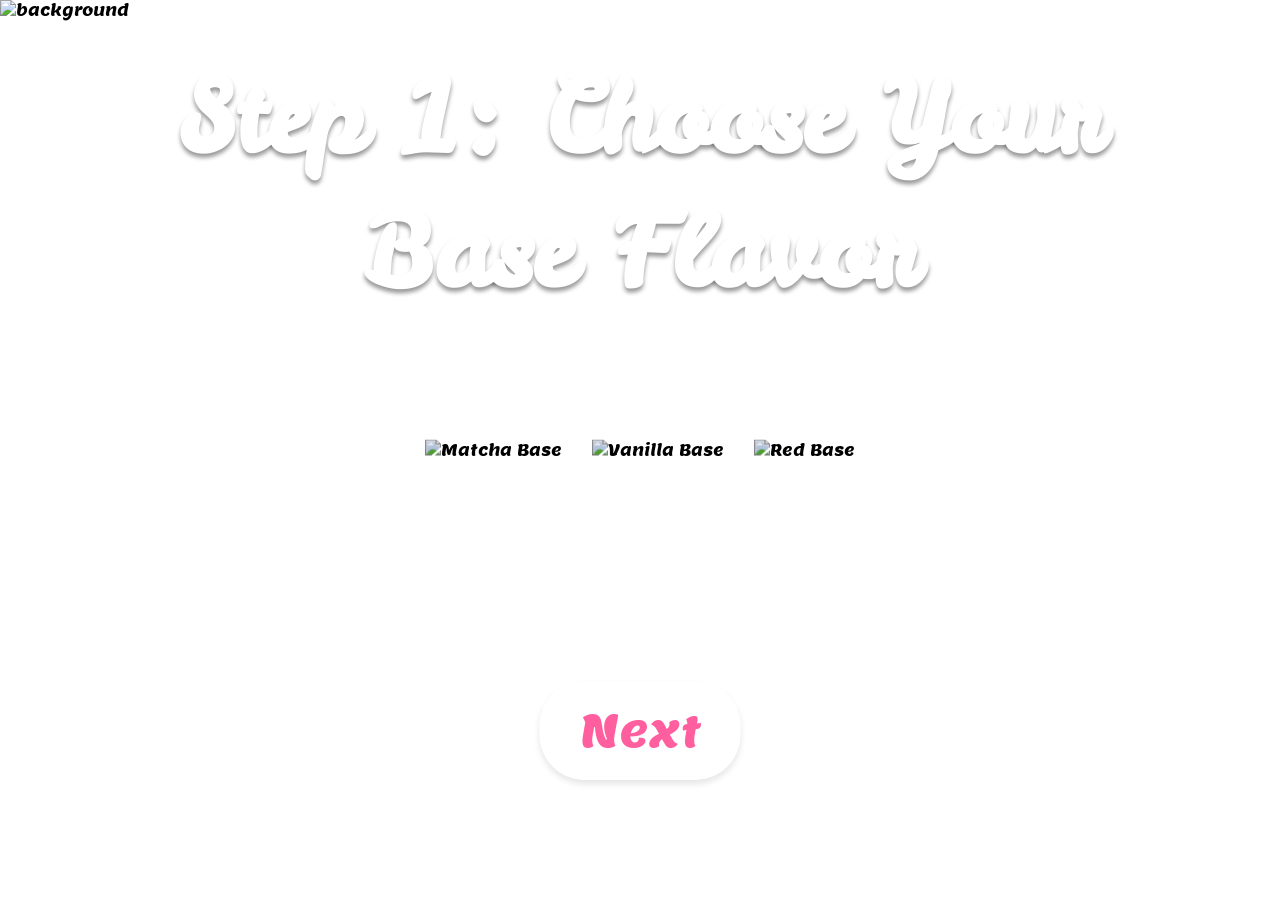
==== index.html @ 6522c634 "Add files via upload" ====
<!DOCTYPE html>
<html lang="en">
<head>
    <meta charset="UTF-8">
    <meta name="viewport" content="width=device-width, initial-scale=1.0">
    <title>Cake Customization</title>
    <link rel="stylesheet" href="styles.css">
    <link href="https://fonts.googleapis.com/css2?family=Leckerli+One&family=Lemon&display=swap" rel="stylesheet">
</head>
<body>
    <!-- Screen 1: Choose Base Flavor -->
    <div id="screen1" class="screen active" data-screen="1">
        <img src="https://www.figma.com/api/mcp/asset/80ddc3f3-08e5-4c5e-a956-50a1e73bef0d" class="background" alt="background">
        <h1 class="step-title">Step 1: Choose Your Base Flavor</h1>
        
        <div class="base-options">
            <div class="base-item" onclick="selectBase('matcha')" data-base="matcha">
                <img src="https://www.figma.com/api/mcp/asset/f229291e-9a84-4f0e-9ad1-552e5820b78c" alt="Matcha Base">
            </div>
            <div class="base-item" onclick="selectBase('vanilla')" data-base="vanilla">
                <img src="https://www.figma.com/api/mcp/asset/73586ded-d9d8-434e-a216-5ac98450f012" alt="Vanilla Base">
            </div>
            <div class="base-item" onclick="selectBase('red')" data-base="red">
                <img src="https://www.figma.com/api/mcp/asset/64eaa625-a97b-4515-b28d-9b493057049e" alt="Red Base">
            </div>
        </div>
        
        <button class="next-button" onclick="nextScreen(2)">Next</button>
    </div>

    <!-- Screen 2: Choose Frosting Color -->
    <div id="screen2" class="screen" data-screen="2">
        <img src="https://www.figma.com/api/mcp/asset/12a6423b-ea94-4337-b927-be9d25c5d4fe" class="background" alt="background">
        <h1 class="step-title">Step 2: Choose Frosting Color</h1>
        
        <div class="frosting-options">
            <div class="frosting-item" onclick="selectFrosting('white')" data-frosting="white">
                <img src="https://www.figma.com/api/mcp/asset/72393f20-5534-401e-8e61-e7b46a73e2e2" alt="White Frosting">
            </div>
            <div class="frosting-item" onclick="selectFrosting('pink')" data-frosting="pink">
                <img src="https://www.figma.com/api/mcp/asset/748e3467-1728-4cc1-b6b0-879417843375" alt="Pink Frosting">
            </div>
            <div class="frosting-item" onclick="selectFrosting('brown')" data-frosting="brown">
                <img src="https://www.figma.com/api/mcp/asset/8df9f123-6ed6-4e7f-8d44-f648956332d9" alt="Brown Frosting">
            </div>
            <div class="frosting-item" onclick="selectFrosting('purple')" data-frosting="purple">
                <img src="https://www.figma.com/api/mcp/asset/0ed839de-9388-4960-8cfa-69e6da22f69f" alt="Purple Frosting">
            </div>
            <div class="frosting-item" onclick="selectFrosting('yellow')" data-frosting="yellow">
                <img src="https://www.figma.com/api/mcp/asset/ba283fc0-4cc4-4187-bbc5-8a852db282fe" alt="Yellow Frosting">
            </div>
        </div>
        
        <button class="next-button" onclick="nextScreen(3)">Next</button>
    </div>

    <!-- Screen 3: Place Strawberry -->
    <div id="screen3" class="screen" data-screen="3">
        <img src="https://www.figma.com/api/mcp/asset/c9cf26c2-d4fd-4eec-94f8-53f8e6e52be4" class="background" alt="background">
        <h1 class="step-title step3-title">Step 3: Place Your Strawberry On Top!</h1>
        
        <div class="strawberry-container">
            <img src="https://www.figma.com/api/mcp/asset/19d2de6f-016f-487b-a57c-8d9ddef576d8" class="hand-cursor" alt="Hand">
            <img src="https://www.figma.com/api/mcp/asset/60c52e39-874f-48df-abaa-4af3aa446d2a" class="strawberry draggable" id="strawberry" alt="Strawberry" draggable="true">
        </div>
        
        <button class="next-button" onclick="nextScreen(4)">Next</button>
    </div>

    <!-- Screen 4: Final Result -->
    <div id="screen4" class="screen" data-screen="4">
        <img src="https://www.figma.com/api/mcp/asset/b38c4b1d-5904-4907-86df-512ee8e10d56" class="background" alt="background">
        <h1 class="step-title final-title">Your Cake is Ready!</h1>
        
        <div class="cake-display">
            <div id="finalCake" class="final-cake-container">
                <!-- Final cake will be rendered here -->
            </div>
        </div>
        
        <button class="next-button" onclick="restartApp()">Start Over</button>
    </div>

    <script src="app.js"></script>
</body>
</html>
---- styles.css ----
/* Reset and Base Styles */
* {
    margin: 0;
    padding: 0;
    box-sizing: border-box;
}

body {
    font-family: 'Lemon', sans-serif;
    overflow: hidden;
    background-color: white;
    width: 100vw;
    height: 100vh;
}

/* Screen Management */
.screen {
    position: fixed;
    top: 0;
    left: 0;
    width: 100vw;
    height: 100vh;
    display: none;
    overflow: hidden;
}

.screen.active {
    display: block;
}

.background {
    position: absolute;
    top: 0;
    left: 0;
    width: 100%;
    height: 100%;
    object-fit: cover;
    z-index: -1;
}

/* Typography */
.step-title {
    position: absolute;
    top: 50px;
    left: 50%;
    transform: translateX(-50%);
    font-family: 'Leckerli One', cursive;
    font-size: 100px;
    color: white;
    text-align: center;
    text-shadow: 0px 4px 4px rgba(0, 0, 0, 0.4);
    white-space: pre-wrap;
    width: 90%;
    max-width: 1449px;
    z-index: 10;
}

.step3-title {
    top: 470px;
}

.final-title {
    top: 700px;
}

/* Next Button */
.next-button {
    position: absolute;
    bottom: 120px;
    left: 50%;
    transform: translateX(-50%);
    background-color: white;
    color: #ff5f9f;
    font-family: 'Lemon', sans-serif;
    font-size: 45px;
    padding: 20px 40px;
    border: none;
    border-radius: 45px;
    cursor: pointer;
    z-index: 100;
    transition: all 0.3s ease;
    box-shadow: 0 4px 6px rgba(0, 0, 0, 0.1);
}

.next-button:hover {
    transform: translateX(-50%) scale(1.05);
    box-shadow: 0 6px 12px rgba(0, 0, 0, 0.2);
}

.next-button:active {
    transform: translateX(-50%) scale(0.98);
}

/* Screen 1: Base Flavor Selection */
.base-options {
    position: absolute;
    top: 50%;
    left: 50%;
    transform: translate(-50%, -50%);
    display: flex;
    justify-content: center;
    align-items: center;
    gap: 30px;
    width: 90%;
    max-width: 1600px;
}

.base-item {
    cursor: pointer;
    transition: all 0.3s ease;
    filter: brightness(0.9);
}

.base-item:hover {
    transform: scale(1.1);
    filter: brightness(1.1);
}

.base-item.selected {
    transform: scale(1.15);
    filter: brightness(1.2) drop-shadow(0 0 20px rgba(255, 255, 255, 0.8));
}

.base-item img {
    width: 100%;
    height: auto;
    max-width: 500px;
    object-fit: contain;
}

/* Screen 2: Frosting Selection */
.frosting-options {
    position: absolute;
    top: 50%;
    left: 50%;
    transform: translate(-50%, -50%);
    display: flex;
    justify-content: center;
    align-items: center;
    flex-wrap: wrap;
    gap: 20px;
    width: 90%;
    max-width: 1600px;
}

.frosting-item {
    cursor: pointer;
    transition: all 0.3s ease;
    filter: brightness(0.9);
}

.frosting-item:hover {
    transform: scale(1.1);
    filter: brightness(1.1);
}

.frosting-item.selected {
    transform: scale(1.15);
    filter: brightness(1.2) drop-shadow(0 0 20px rgba(255, 255, 255, 0.8));
}

.frosting-item img {
    width: 100%;
    height: auto;
    max-width: 400px;
    object-fit: contain;
}

/* Screen 3: Strawberry Placement */
.strawberry-container {
    position: absolute;
    top: 50%;
    left: 50%;
    transform: translate(-50%, -50%);
    width: 600px;
    height: 500px;
}

.strawberry {
    position: absolute;
    top: 50%;
    left: 50%;
    transform: translate(-50%, -50%) rotate(334deg);
    width: 257px;
    height: 257px;
    cursor: grab;
    transition: transform 0.1s ease;
    z-index: 20;
}

.strawberry:active {
    cursor: grabbing;
}

.hand-cursor {
    position: absolute;
    top: 0;
    right: 0;
    width: 445px;
    height: 291px;
    pointer-events: none;
    z-index: 10;
}

/* Screen 4: Final Cake Display */
.cake-display {
    position: absolute;
    top: 50%;
    left: 50%;
    transform: translate(-50%, -50%);
    width: 671px;
    height: 651px;
    background-color: white;
    display: flex;
    justify-content: center;
    align-items: center;
    padding: 40px;
}

.final-cake-container {
    position: relative;
    width: 100%;
    height: 100%;
    display: flex;
    flex-direction: column;
    justify-content: center;
    align-items: center;
}

.final-cake-base {
    width: 400px;
    height: auto;
    margin-bottom: -150px;
    z-index: 1;
}

.final-cake-frosting {
    width: 350px;
    height: auto;
    margin-bottom: -100px;
    z-index: 2;
}

.final-cake-strawberry {
    width: 150px;
    height: auto;
    z-index: 3;
    animation: float 2s ease-in-out infinite;
}

@keyframes float {
    0%, 100% {
        transform: translateY(0px);
    }
    50% {
        transform: translateY(-10px);
    }
}

/* Responsive Design */
@media (max-width: 1200px) {
    .step-title {
        font-size: 70px;
    }
    
    .next-button {
        font-size: 35px;
    }
    
    .base-item img,
    .frosting-item img {
        max-width: 300px;
    }
}

@media (max-width: 768px) {
    .step-title {
        font-size: 50px;
    }
    
    .next-button {
        font-size: 28px;
        padding: 15px 30px;
    }
    
    .base-options,
    .frosting-options {
        flex-direction: column;
    }
    
    .base-item img,
    .frosting-item img {
        max-width: 250px;
    }
    
    .strawberry-container {
        width: 400px;
        height: 400px;
    }
    
    .cake-display {
        width: 90%;
        height: 70%;
    }
}

/* Loading Animation */
.fade-in {
    animation: fadeIn 0.5s ease-in;
}

@keyframes fadeIn {
    from {
        opacity: 0;
    }
    to {
        opacity: 1;
    }
}

.slide-in {
    animation: slideIn 0.5s ease-out;
}

@keyframes slideIn {
    from {
        transform: translateX(100%);
    }
    to {
        transform: translateX(0);
    }
}
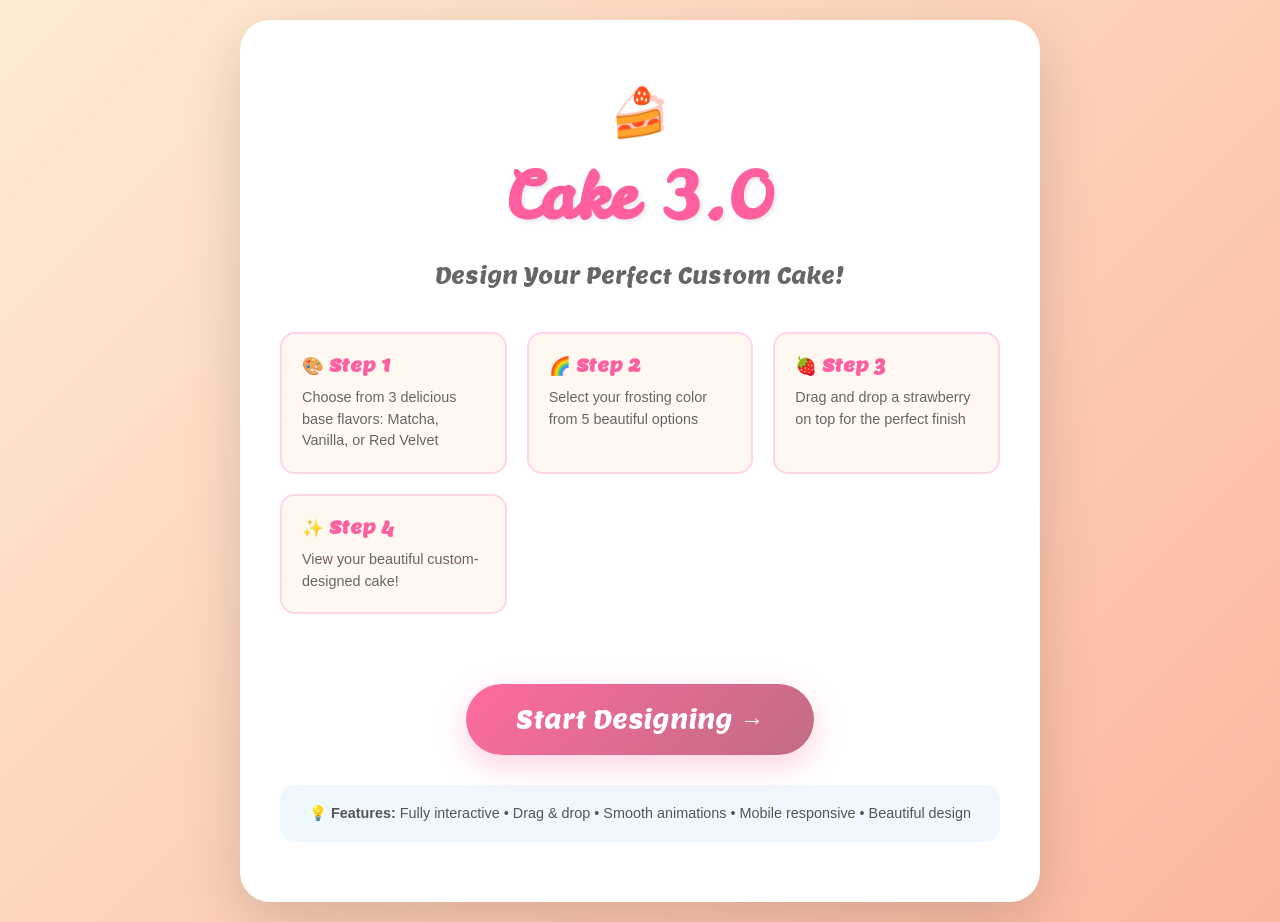
==== commit 1e1740c1: "Fix GitHub Pages blank page issue with new landing page Critical Fixes: - Replaced index.html with a" ====
--- a/index.html
+++ b/index.html
@@ -3,84 +3,195 @@
 <head>
     <meta charset="UTF-8">
     <meta name="viewport" content="width=device-width, initial-scale=1.0">
-    <title>Cake Customization</title>
-    <link rel="stylesheet" href="styles.css">
+    <title>Cake 3.0 - Custom Cake Designer</title>
     <link href="https://fonts.googleapis.com/css2?family=Leckerli+One&family=Lemon&display=swap" rel="stylesheet">
+    <style>
+        * {
+            margin: 0;
+            padding: 0;
+            box-sizing: border-box;
+        }
+
+        body {
+            font-family: 'Lemon', cursive;
+            background: linear-gradient(135deg, #ffecd2 0%, #fcb69f 100%);
+            min-height: 100vh;
+            display: flex;
+            flex-direction: column;
+            justify-content: center;
+            align-items: center;
+            padding: 20px;
+            overflow-x: hidden;
+        }
+
+        .container {
+            background: white;
+            border-radius: 30px;
+            padding: 60px 40px;
+            max-width: 800px;
+            width: 100%;
+            box-shadow: 0 20px 60px rgba(0, 0, 0, 0.15);
+            text-align: center;
+            animation: fadeIn 0.8s ease-out;
+        }
+
+        @keyframes fadeIn {
+            from {
+                opacity: 0;
+                transform: translateY(30px);
+            }
+            to {
+                opacity: 1;
+                transform: translateY(0);
+            }
+        }
+
+        h1 {
+            font-family: 'Leckerli One', cursive;
+            font-size: 4rem;
+            color: #ff5f9f;
+            margin-bottom: 20px;
+            text-shadow: 2px 2px 4px rgba(0, 0, 0, 0.1);
+        }
+
+        .subtitle {
+            font-size: 1.3rem;
+            color: #666;
+            margin-bottom: 40px;
+            line-height: 1.6;
+        }
+
+        .features {
+            display: grid;
+            grid-template-columns: repeat(auto-fit, minmax(200px, 1fr));
+            gap: 20px;
+            margin: 40px 0;
+            text-align: left;
+        }
+
+        .feature {
+            background: #fff8f0;
+            padding: 20px;
+            border-radius: 15px;
+            border: 2px solid #ffd6e7;
+        }
+
+        .feature h3 {
+            color: #ff5f9f;
+            margin-bottom: 10px;
+            font-size: 1.1rem;
+        }
+
+        .feature p {
+            color: #666;
+            font-size: 0.9rem;
+            font-family: Arial, sans-serif;
+            line-height: 1.5;
+        }
+
+        .cta-button {
+            display: inline-block;
+            background: linear-gradient(135deg, #ff6b9d 0%, #c06c84 100%);
+            color: white;
+            padding: 20px 50px;
+            font-size: 1.5rem;
+            border-radius: 50px;
+            text-decoration: none;
+            margin-top: 30px;
+            transition: all 0.3s ease;
+            box-shadow: 0 10px 30px rgba(255, 107, 157, 0.3);
+            font-family: 'Lemon', cursive;
+        }
+
+        .cta-button:hover {
+            transform: translateY(-3px);
+            box-shadow: 0 15px 40px rgba(255, 107, 157, 0.4);
+        }
+
+        .cta-button:active {
+            transform: translateY(-1px);
+        }
+
+        .emoji {
+            font-size: 3rem;
+            margin-bottom: 10px;
+            display: block;
+        }
+
+        .info {
+            margin-top: 30px;
+            padding: 20px;
+            background: #f0f8ff;
+            border-radius: 15px;
+            font-family: Arial, sans-serif;
+            color: #555;
+            font-size: 0.9rem;
+        }
+
+        @media (max-width: 768px) {
+            h1 {
+                font-size: 2.5rem;
+            }
+
+            .subtitle {
+                font-size: 1.1rem;
+            }
+
+            .container {
+                padding: 40px 25px;
+            }
+
+            .cta-button {
+                padding: 15px 35px;
+                font-size: 1.2rem;
+            }
+
+            .features {
+                grid-template-columns: 1fr;
+            }
+        }
+    </style>
 </head>
 <body>
-    <!-- Screen 1: Choose Base Flavor -->
-    <div id="screen1" class="screen active" data-screen="1">
-        <img src="https://www.figma.com/api/mcp/asset/80ddc3f3-08e5-4c5e-a956-50a1e73bef0d" class="background" alt="background">
-        <h1 class="step-title">Step 1: Choose Your Base Flavor</h1>
-        
-        <div class="base-options">
-            <div class="base-item" onclick="selectBase('matcha')" data-base="matcha">
-                <img src="https://www.figma.com/api/mcp/asset/f229291e-9a84-4f0e-9ad1-552e5820b78c" alt="Matcha Base">
+    <div class="container">
+        <span class="emoji">🍰</span>
+        <h1>Cake 3.0</h1>
+        <p class="subtitle">Design Your Perfect Custom Cake!</p>
+
+        <div class="features">
+            <div class="feature">
+                <h3>🎨 Step 1</h3>
+                <p>Choose from 3 delicious base flavors: Matcha, Vanilla, or Red Velvet</p>
             </div>
-            <div class="base-item" onclick="selectBase('vanilla')" data-base="vanilla">
-                <img src="https://www.figma.com/api/mcp/asset/73586ded-d9d8-434e-a216-5ac98450f012" alt="Vanilla Base">
+            <div class="feature">
+                <h3>🌈 Step 2</h3>
+                <p>Select your frosting color from 5 beautiful options</p>
             </div>
-            <div class="base-item" onclick="selectBase('red')" data-base="red">
-                <img src="https://www.figma.com/api/mcp/asset/64eaa625-a97b-4515-b28d-9b493057049e" alt="Red Base">
+            <div class="feature">
+                <h3>🍓 Step 3</h3>
+                <p>Drag and drop a strawberry on top for the perfect finish</p>
+            </div>
+            <div class="feature">
+                <h3>✨ Step 4</h3>
+                <p>View your beautiful custom-designed cake!</p>
             </div>
         </div>
-        
-        <button class="next-button" onclick="nextScreen(2)">Next</button>
+
+        <a href="app.html" class="cta-button">Start Designing →</a>
+
+        <div class="info">
+            <strong>💡 Features:</strong> Fully interactive • Drag & drop • Smooth animations • Mobile responsive • Beautiful design
+        </div>
     </div>
 
-    <!-- Screen 2: Choose Frosting Color -->
-    <div id="screen2" class="screen" data-screen="2">
-        <img src="https://www.figma.com/api/mcp/asset/12a6423b-ea94-4337-b927-be9d25c5d4fe" class="background" alt="background">
-        <h1 class="step-title">Step 2: Choose Frosting Color</h1>
-        
-        <div class="frosting-options">
-            <div class="frosting-item" onclick="selectFrosting('white')" data-frosting="white">
-                <img src="https://www.figma.com/api/mcp/asset/72393f20-5534-401e-8e61-e7b46a73e2e2" alt="White Frosting">
-            </div>
-            <div class="frosting-item" onclick="selectFrosting('pink')" data-frosting="pink">
-                <img src="https://www.figma.com/api/mcp/asset/748e3467-1728-4cc1-b6b0-879417843375" alt="Pink Frosting">
-            </div>
-            <div class="frosting-item" onclick="selectFrosting('brown')" data-frosting="brown">
-                <img src="https://www.figma.com/api/mcp/asset/8df9f123-6ed6-4e7f-8d44-f648956332d9" alt="Brown Frosting">
-            </div>
-            <div class="frosting-item" onclick="selectFrosting('purple')" data-frosting="purple">
-                <img src="https://www.figma.com/api/mcp/asset/0ed839de-9388-4960-8cfa-69e6da22f69f" alt="Purple Frosting">
-            </div>
-            <div class="frosting-item" onclick="selectFrosting('yellow')" data-frosting="yellow">
-                <img src="https://www.figma.com/api/mcp/asset/ba283fc0-4cc4-4187-bbc5-8a852db282fe" alt="Yellow Frosting">
-            </div>
-        </div>
-        
-        <button class="next-button" onclick="nextScreen(3)">Next</button>
-    </div>
-
-    <!-- Screen 3: Place Strawberry -->
-    <div id="screen3" class="screen" data-screen="3">
-        <img src="https://www.figma.com/api/mcp/asset/c9cf26c2-d4fd-4eec-94f8-53f8e6e52be4" class="background" alt="background">
-        <h1 class="step-title step3-title">Step 3: Place Your Strawberry On Top!</h1>
-        
-        <div class="strawberry-container">
-            <img src="https://www.figma.com/api/mcp/asset/19d2de6f-016f-487b-a57c-8d9ddef576d8" class="hand-cursor" alt="Hand">
-            <img src="https://www.figma.com/api/mcp/asset/60c52e39-874f-48df-abaa-4af3aa446d2a" class="strawberry draggable" id="strawberry" alt="Strawberry" draggable="true">
-        </div>
-        
-        <button class="next-button" onclick="nextScreen(4)">Next</button>
-    </div>
-
-    <!-- Screen 4: Final Result -->
-    <div id="screen4" class="screen" data-screen="4">
-        <img src="https://www.figma.com/api/mcp/asset/b38c4b1d-5904-4907-86df-512ee8e10d56" class="background" alt="background">
-        <h1 class="step-title final-title">Your Cake is Ready!</h1>
-        
-        <div class="cake-display">
-            <div id="finalCake" class="final-cake-container">
-                <!-- Final cake will be rendered here -->
-            </div>
-        </div>
-        
-        <button class="next-button" onclick="restartApp()">Start Over</button>
-    </div>
-
-    <script src="app.js"></script>
+    <script>
+        // Preload the app for faster loading
+        setTimeout(() => {
+            const link = document.createElement('link');
+            link.rel = 'prefetch';
+            link.href = 'app.html';
+            document.head.appendChild(link);
+        }, 100);
+    </script>
 </body>
 </html>
